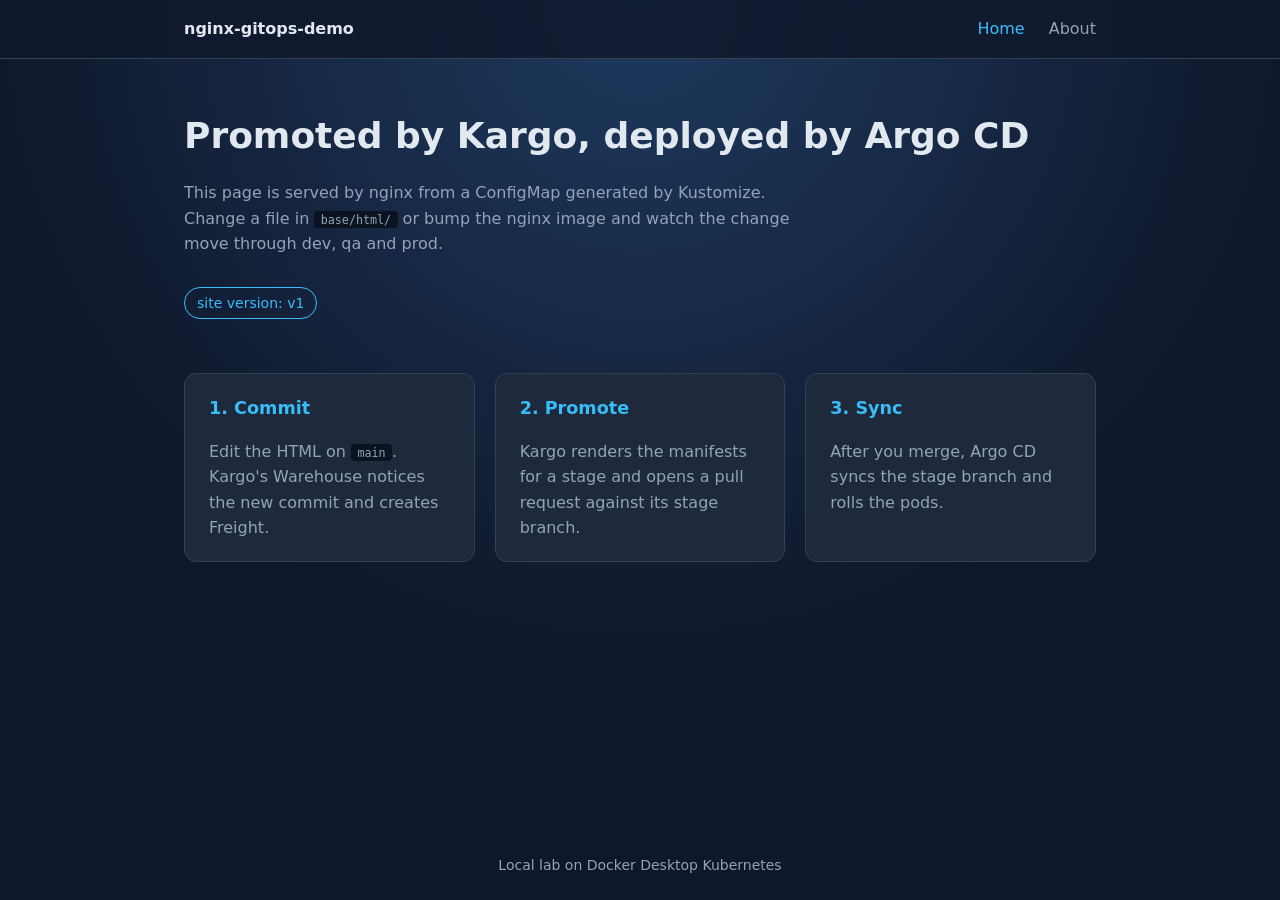
==== base/html/index.html @ 0041f037 "feat: add nginx static site with kustomize stage overlays" ====
<!DOCTYPE html>
<html lang="en">
<head>
  <meta charset="utf-8">
  <meta name="viewport" content="width=device-width, initial-scale=1">
  <title>nginx-gitops-demo</title>
  <link rel="stylesheet" href="style.css">
</head>
<body>
  <header>
    <nav>
      <a class="brand" href="index.html">nginx-gitops-demo</a>
      <a href="index.html" class="active">Home</a>
      <a href="about.html">About</a>
    </nav>
  </header>
  <main>
    <section class="hero">
      <h1>Promoted by Kargo, deployed by Argo CD</h1>
      <p>This page is served by nginx from a ConfigMap generated by Kustomize.
         Change a file in <code>base/html/</code> or bump the nginx image and
         watch the change move through dev, qa and prod.</p>
      <p class="badge">site version: v1</p>
    </section>
    <section class="cards">
      <article>
        <h2>1. Commit</h2>
        <p>Edit the HTML on <code>main</code>. Kargo's Warehouse notices the new commit and creates Freight.</p>
      </article>
      <article>
        <h2>2. Promote</h2>
        <p>Kargo renders the manifests for a stage and opens a pull request against its stage branch.</p>
      </article>
      <article>
        <h2>3. Sync</h2>
        <p>After you merge, Argo CD syncs the stage branch and rolls the pods.</p>
      </article>
    </section>
  </main>
  <footer>Local lab on Docker Desktop Kubernetes</footer>
</body>
</html>
---- base/html/style.css ----
:root {
  --bg: #0f172a;
  --panel: #1e293b;
  --text: #e2e8f0;
  --muted: #94a3b8;
  --accent: #38bdf8;
}

* { box-sizing: border-box; }

body {
  margin: 0;
  min-height: 100vh;
  display: flex;
  flex-direction: column;
  font-family: system-ui, -apple-system, "Segoe UI", Roboto, sans-serif;
  background: radial-gradient(circle at top, #1e3a5f 0%, var(--bg) 60%);
  color: var(--text);
  line-height: 1.6;
}

header { background: rgba(15, 23, 42, 0.8); border-bottom: 1px solid #334155; }

nav {
  max-width: 960px;
  margin: 0 auto;
  padding: 1rem 1.5rem;
  display: flex;
  gap: 1.5rem;
  align-items: center;
}

nav a { color: var(--muted); text-decoration: none; }
nav a:hover, nav a.active { color: var(--accent); }
nav .brand { color: var(--text); font-weight: 700; margin-right: auto; }

main { flex: 1; max-width: 960px; margin: 0 auto; padding: 3rem 1.5rem; width: 100%; }

.hero h1 { font-size: 2.25rem; margin: 0 0 1rem; }
.hero p { color: var(--muted); max-width: 40rem; }

.badge {
  display: inline-block;
  padding: 0.25rem 0.75rem;
  border: 1px solid var(--accent);
  border-radius: 999px;
  color: var(--accent) !important;
  font-size: 0.875rem;
}

.cards {
  display: grid;
  grid-template-columns: repeat(auto-fit, minmax(240px, 1fr));
  gap: 1.25rem;
  margin-top: 2.5rem;
}

article {
  background: var(--panel);
  border: 1px solid #334155;
  border-radius: 12px;
  padding: 1.25rem 1.5rem;
}

article h2 { margin-top: 0; font-size: 1.1rem; color: var(--accent); }
article p { margin-bottom: 0; color: var(--muted); }

code { background: #0b1220; padding: 0.1rem 0.4rem; border-radius: 4px; font-size: 0.9em; }

footer { text-align: center; padding: 1.5rem; color: var(--muted); font-size: 0.875rem; }
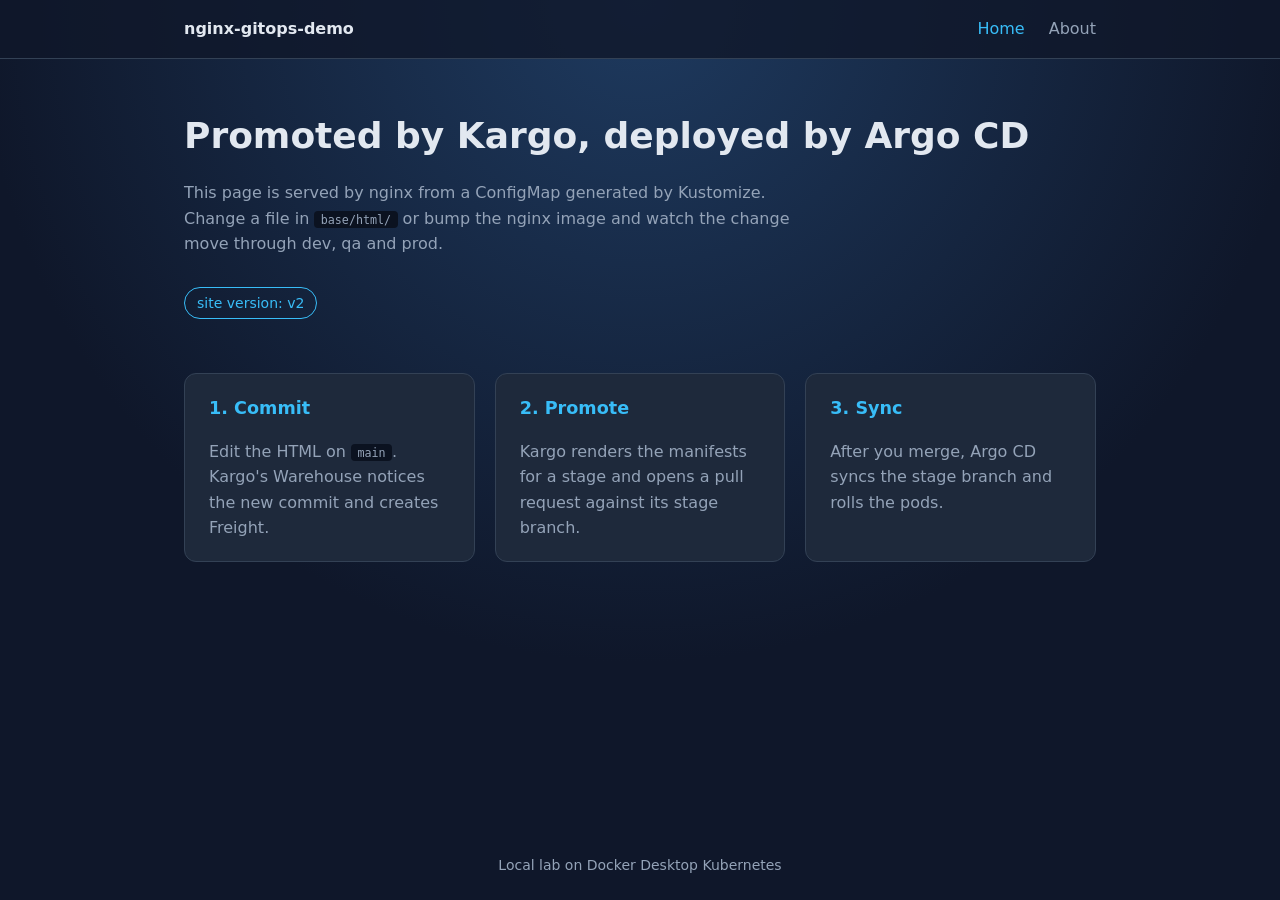
==== commit d2306ba7: "feat(site): bump site version badge to v2" ====
--- a/base/html/index.html
+++ b/base/html/index.html
@@ -20,7 +20,7 @@
       <p>This page is served by nginx from a ConfigMap generated by Kustomize.
          Change a file in <code>base/html/</code> or bump the nginx image and
          watch the change move through dev, qa and prod.</p>
-      <p class="badge">site version: v1</p>
+      <p class="badge">site version: v2</p>
     </section>
     <section class="cards">
       <article>
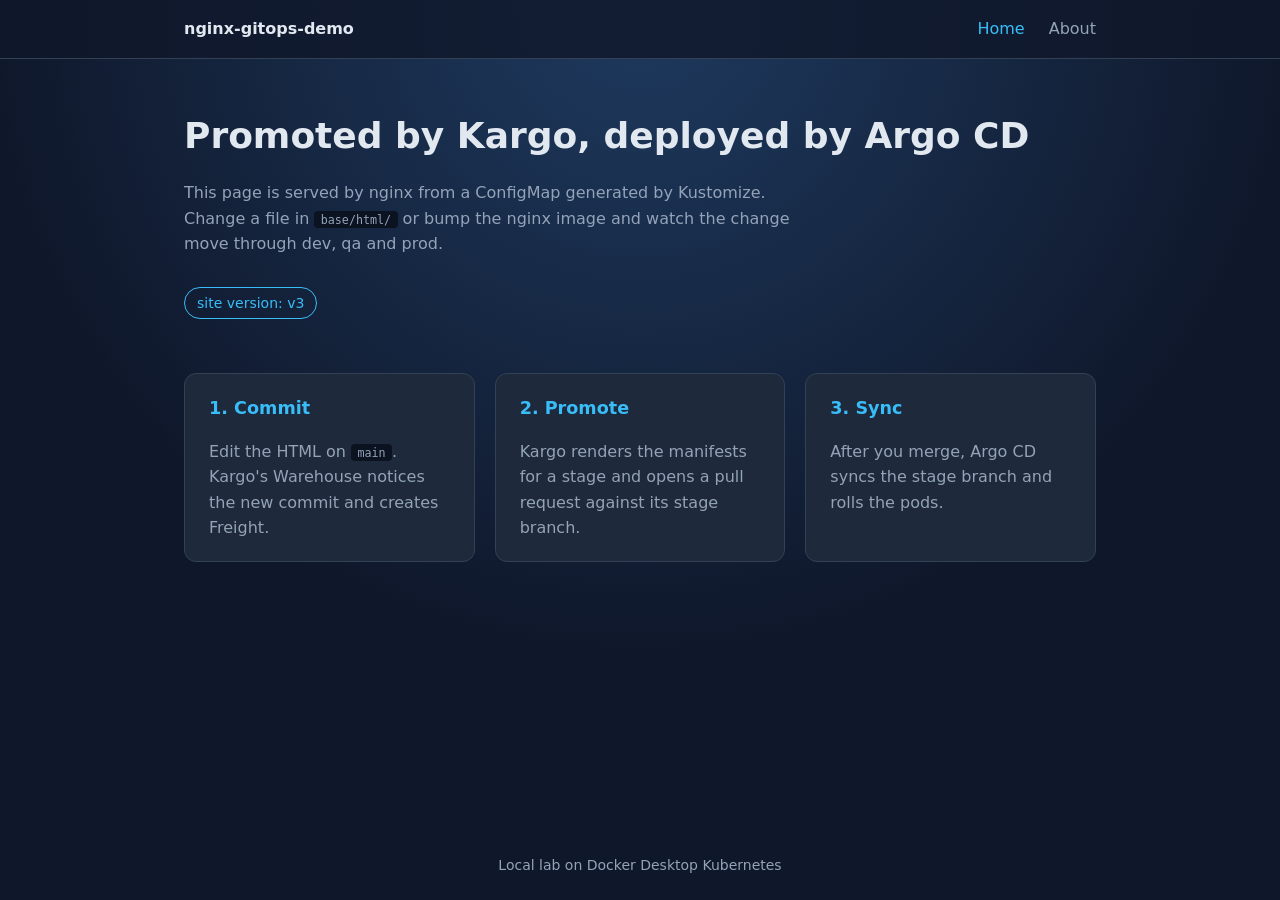
==== commit c9e543d4: "feat(site): bump site version badge to v3" ====
--- a/base/html/index.html
+++ b/base/html/index.html
@@ -20,7 +20,7 @@
       <p>This page is served by nginx from a ConfigMap generated by Kustomize.
          Change a file in <code>base/html/</code> or bump the nginx image and
          watch the change move through dev, qa and prod.</p>
-      <p class="badge">site version: v2</p>
+      <p class="badge">site version: v3</p>
     </section>
     <section class="cards">
       <article>
